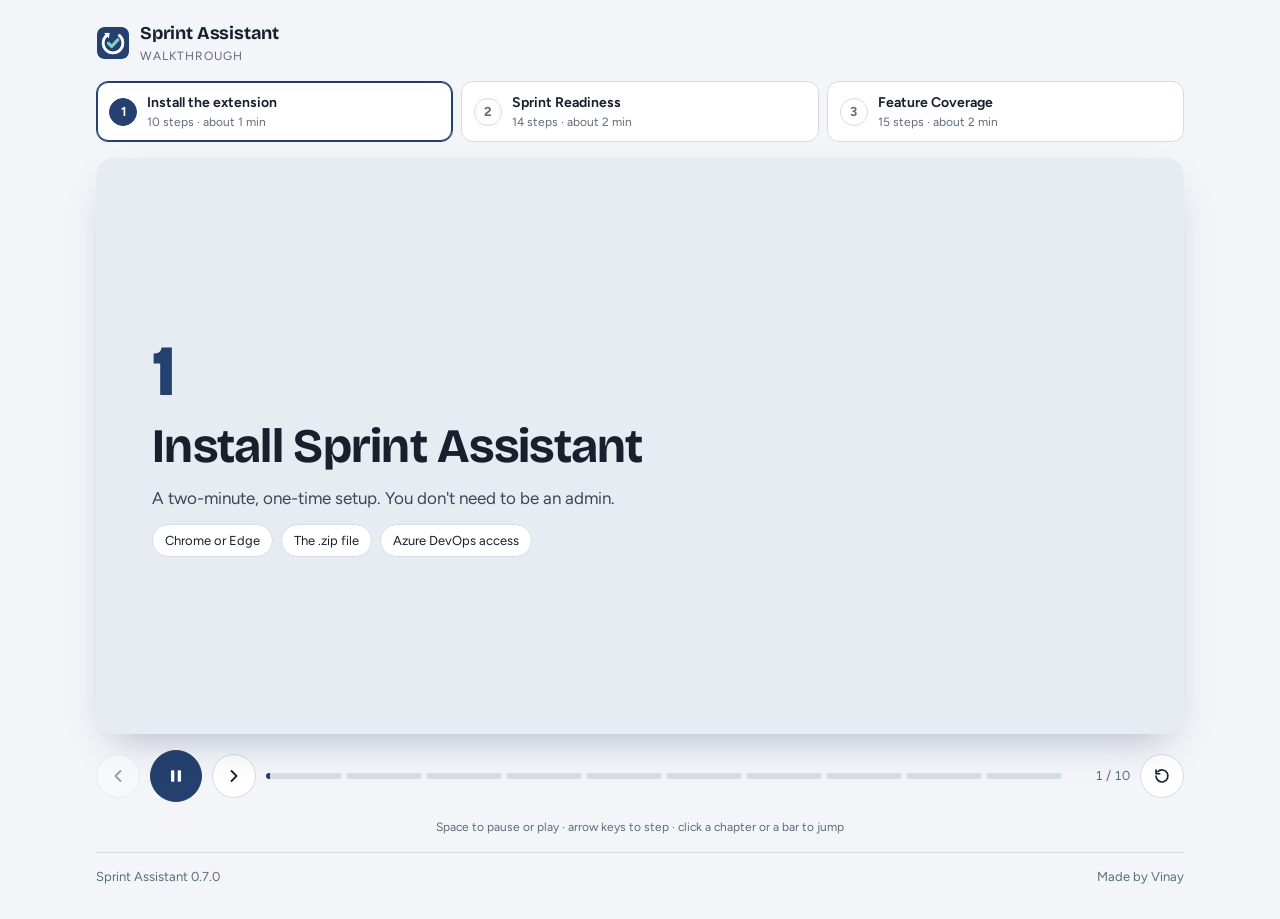
==== START HERE.html @ bb3b4cd3 "Brand Sprint Assistant and adopt the Transcripter repo layout (v0.7.0) - New icon (navy tile, sprint" ====
<!doctype html>
<html lang="en"><head><meta charset="utf-8"><meta name="viewport" content="width=device-width,initial-scale=1">
<title>Sprint Assistant: start here</title>
<meta http-equiv="refresh" content="0; url=sprint-assistant/guide/index.html#install">
<link rel="icon" href="sprint-assistant/icons/icon32.png">
<style>
:root{--bg:#f6f7f9;--ink:#1d2433;--muted:#5b6475;--accent:#24406e}
@media (prefers-color-scheme:dark){:root{--bg:#18191f;--ink:#e8eaf0;--muted:#a6adbb;--accent:#8fb0e6}}
body{margin:0;background:var(--bg);color:var(--ink);font:15px/1.6 "Segoe UI",system-ui,-apple-system,sans-serif}
.wrap{max-width:640px;margin:0 auto;padding:64px 24px;display:flex;gap:16px;align-items:center}
img{width:56px;height:56px} a{color:var(--accent);font-weight:600} p{margin:4px 0 0;color:var(--muted)}
</style></head>
<body><div class="wrap"><img src="sprint-assistant/icons/icon128.png" alt="">
<div><strong>Opening the Sprint Assistant walkthrough…</strong>
<p>If nothing happens, <a href="sprint-assistant/guide/index.html#install">open the walkthrough</a>.</p></div></div></body></html>
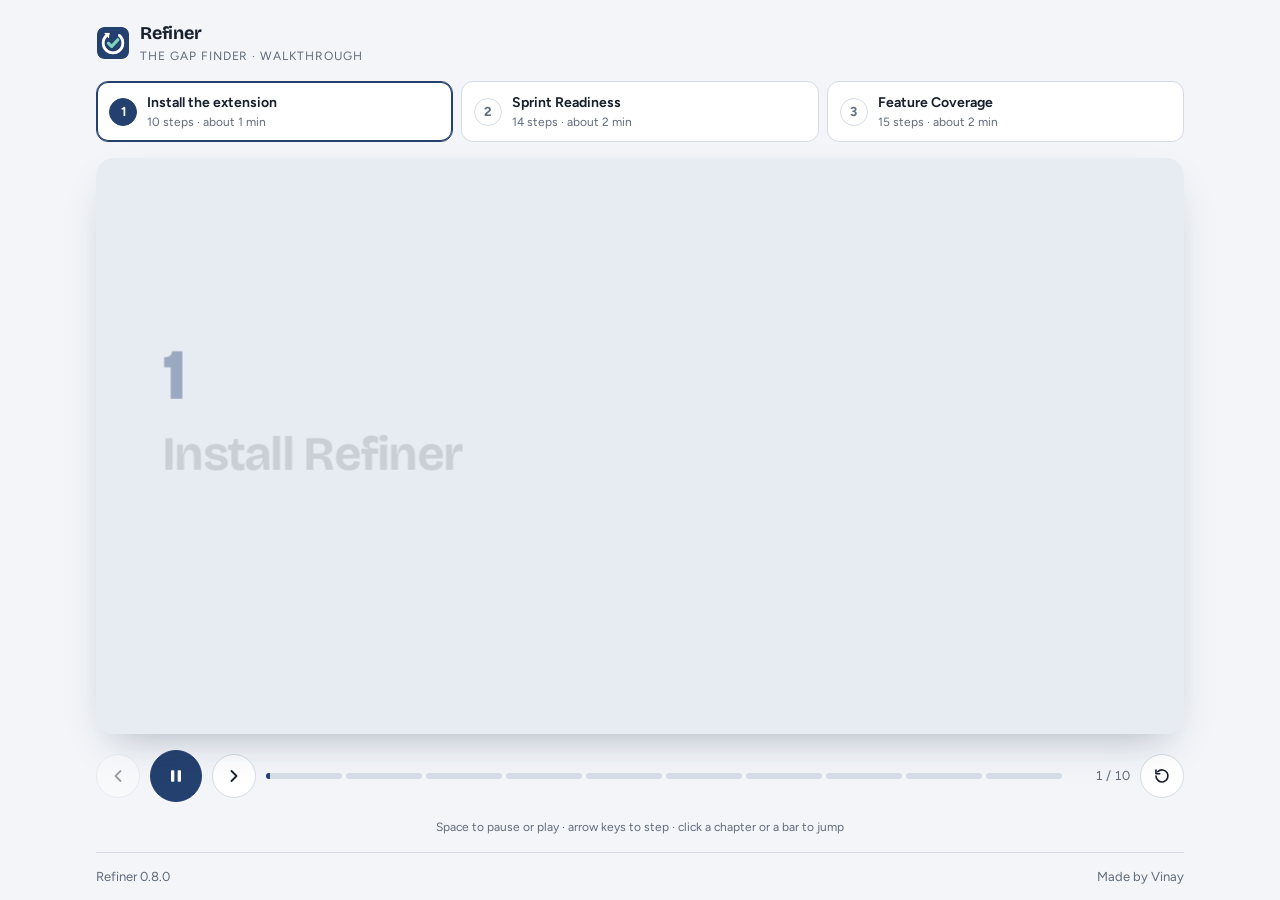
==== commit 2132b60d: "Rename to Refiner, the gap finder for Azure DevOps (v0.8.0) - Extension, panel, result page, walkthr" ====
--- a/START HERE.html
+++ b/START HERE.html
@@ -1,6 +1,6 @@
 <!doctype html>
 <html lang="en"><head><meta charset="utf-8"><meta name="viewport" content="width=device-width,initial-scale=1">
-<title>Sprint Assistant: start here</title>
+<title>Refiner: start here</title>
 <meta http-equiv="refresh" content="0; url=sprint-assistant/guide/index.html#install">
 <link rel="icon" href="sprint-assistant/icons/icon32.png">
 <style>
@@ -11,5 +11,5 @@
 img{width:56px;height:56px} a{color:var(--accent);font-weight:600} p{margin:4px 0 0;color:var(--muted)}
 </style></head>
 <body><div class="wrap"><img src="sprint-assistant/icons/icon128.png" alt="">
-<div><strong>Opening the Sprint Assistant walkthrough…</strong>
+<div><strong>Opening the Refiner walkthrough…</strong>
 <p>If nothing happens, <a href="sprint-assistant/guide/index.html#install">open the walkthrough</a>.</p></div></div></body></html>
